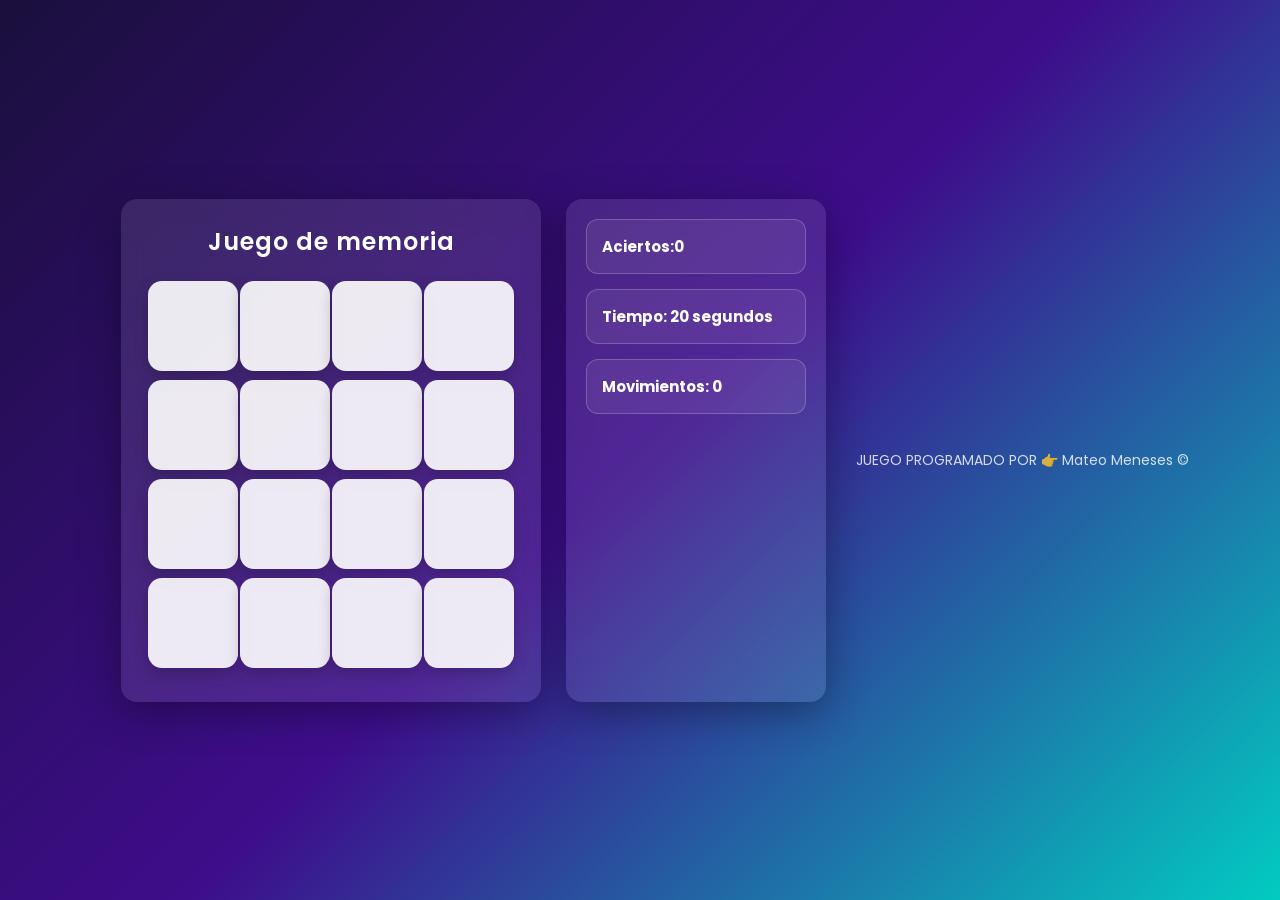
==== index.html @ a87f6ddb "Subiendo el primer proyecto: [Nombre del proyecto]" ====
<!DOCTYPE html>
<html lang="en">
<head>
    <meta charset="UTF-8">
    <meta http-equiv="X-UA-Compatible" content="IE=edge">
    <meta name="viewport" content="width=device-width, initial-scale=1.0">
    <title>Juego De Memoria</title>
    <link rel="stylesheet" href="style.css">
</head>
<body>
    <main>
        <section class="section1">
            <h1>Juego de memoria</h1>
            <table>
                <tr>
                    <td><button id="0" onclick="destapar(0)"></button></td>
                    <td><button id="1" onclick="destapar(1)"></button></td>
                    <td><button id="2" onclick="destapar(2)"></button></td>
                    <td><button id="3" onclick="destapar(3)"></button></td>
                </tr>

                <tr>
                    <td><button id="4" onclick="destapar(4)"></button></td>
                    <td><button id="5" onclick="destapar(5)"></button></td>
                    <td><button id="6" onclick="destapar(6)"></button></td>
                    <td><button id="7" onclick="destapar(7)"></button></td>
                </tr>

                <tr>
                    <td><button id="8" onclick="destapar(8)"></button></td>
                    <td><button id="9" onclick="destapar(9)"></button></td>
                    <td><button id="10" onclick="destapar(10)"></button></td>
                    <td><button id="11" onclick="destapar(11)"></button></td>
                </tr>

                <tr>
                    <td><button id="12" onclick="destapar(12)"></button></td>
                    <td><button id="13" onclick="destapar(13)"></button></td>
                    <td><button id="14" onclick="destapar(14)"></button></td>
                    <td><button id="15" onclick="destapar(15)"></button></td>
                </tr>
            </table>
        </section>

        
        <section class="section2">
            <h2 id="aciertos" class="estadisticas">Aciertos:0</h2>
            <h2 id="t-restante" class="estadisticas">Tiempo: 20 segundos</h2>
            <h2 id="movimientos" class="estadisticas">Movimientos: 0</h2>
        </section>
    </main>
    <footer>
        <p>JUEGO PROGRAMADO POR 👉 Mateo Meneses &#169;</p>
    </footer>
    <script src="main.js"></script>
</body>
</html>
---- style.css ----
@import url('https://fonts.googleapis.com/css2?family=Poppins:wght@300;400;500;600&display=swap');

*{
    margin:0;
    padding:0;
    box-sizing:border-box;
    font-family:'Poppins', sans-serif;
}

/* Fondo moderno con degradado */
body{
    min-height:100vh;
    background: linear-gradient(135deg,#1a0f3c,#3e0d8b,#02cbc1);
    display:flex;
    justify-content:center;
    align-items:center;
    color:white;
}

/* Contenedor principal */
main{
    display:flex;
    gap:25px;
    padding:30px;
}

/* Sección principal */
.section1{
    background: rgba(255,255,255,0.1);
    backdrop-filter: blur(15px);
    border-radius:16px;
    padding:25px;
    box-shadow:0 10px 40px rgba(0,0,0,0.35);
}

/* Título */
h1{
    text-align:center;
    margin-bottom:20px;
    font-weight:600;
    letter-spacing:1px;
}

/* Grid para los botones */
.botones{
    display:grid;
    grid-template-columns:repeat(3,1fr);
    gap:12px;
}

/* Botones */
button{
    width:90px;
    height:90px;
    font-size:32px;
    font-weight:600;
    border:none;
    border-radius:14px;
    background: rgba(255,255,255,0.9);
    color:#222;
    transition: all 0.25s ease;
    box-shadow:0 6px 15px rgba(0,0,0,0.2);
}

/* Hover de botones */
button:hover{
    transform: translateY(-5px) scale(1.05);
    background:#02cbc1;
    color:white;
    cursor:pointer;
    box-shadow:0 10px 25px rgba(0,0,0,0.4);
}

/* Click */
button:active{
    transform: scale(0.95);
}

/* Panel de estadísticas */
.section2{
    width:260px;
    background: rgba(255,255,255,0.1);
    backdrop-filter: blur(15px);
    border-radius:16px;
    padding:20px;
    box-shadow:0 10px 40px rgba(0,0,0,0.35);
    display:flex;
    flex-direction:column;
    gap:15px;
}

/* Tarjetas de estadísticas */
.estadisticas{
    border-radius:12px;
    padding:15px;
    background: rgba(255,255,255,0.08);
    border:1px solid rgba(255,255,255,0.2);
    display:flex;
    justify-content:space-between;
    align-items:center;
    font-size:15px;
    transition:0.3s;
}

/* Hover estadisticas */
.estadisticas:hover{
    background: rgba(255,255,255,0.15);
    transform: scale(1.02);
}

/* Footer */
footer{
    text-align:center;
    margin-top:20px;
    font-size:14px;
    opacity:0.8;
}

/* Links */
a{
    color:#02cbc1;
    text-decoration:none;
    font-weight:500;
}

a:hover{
    text-decoration:underline;
}
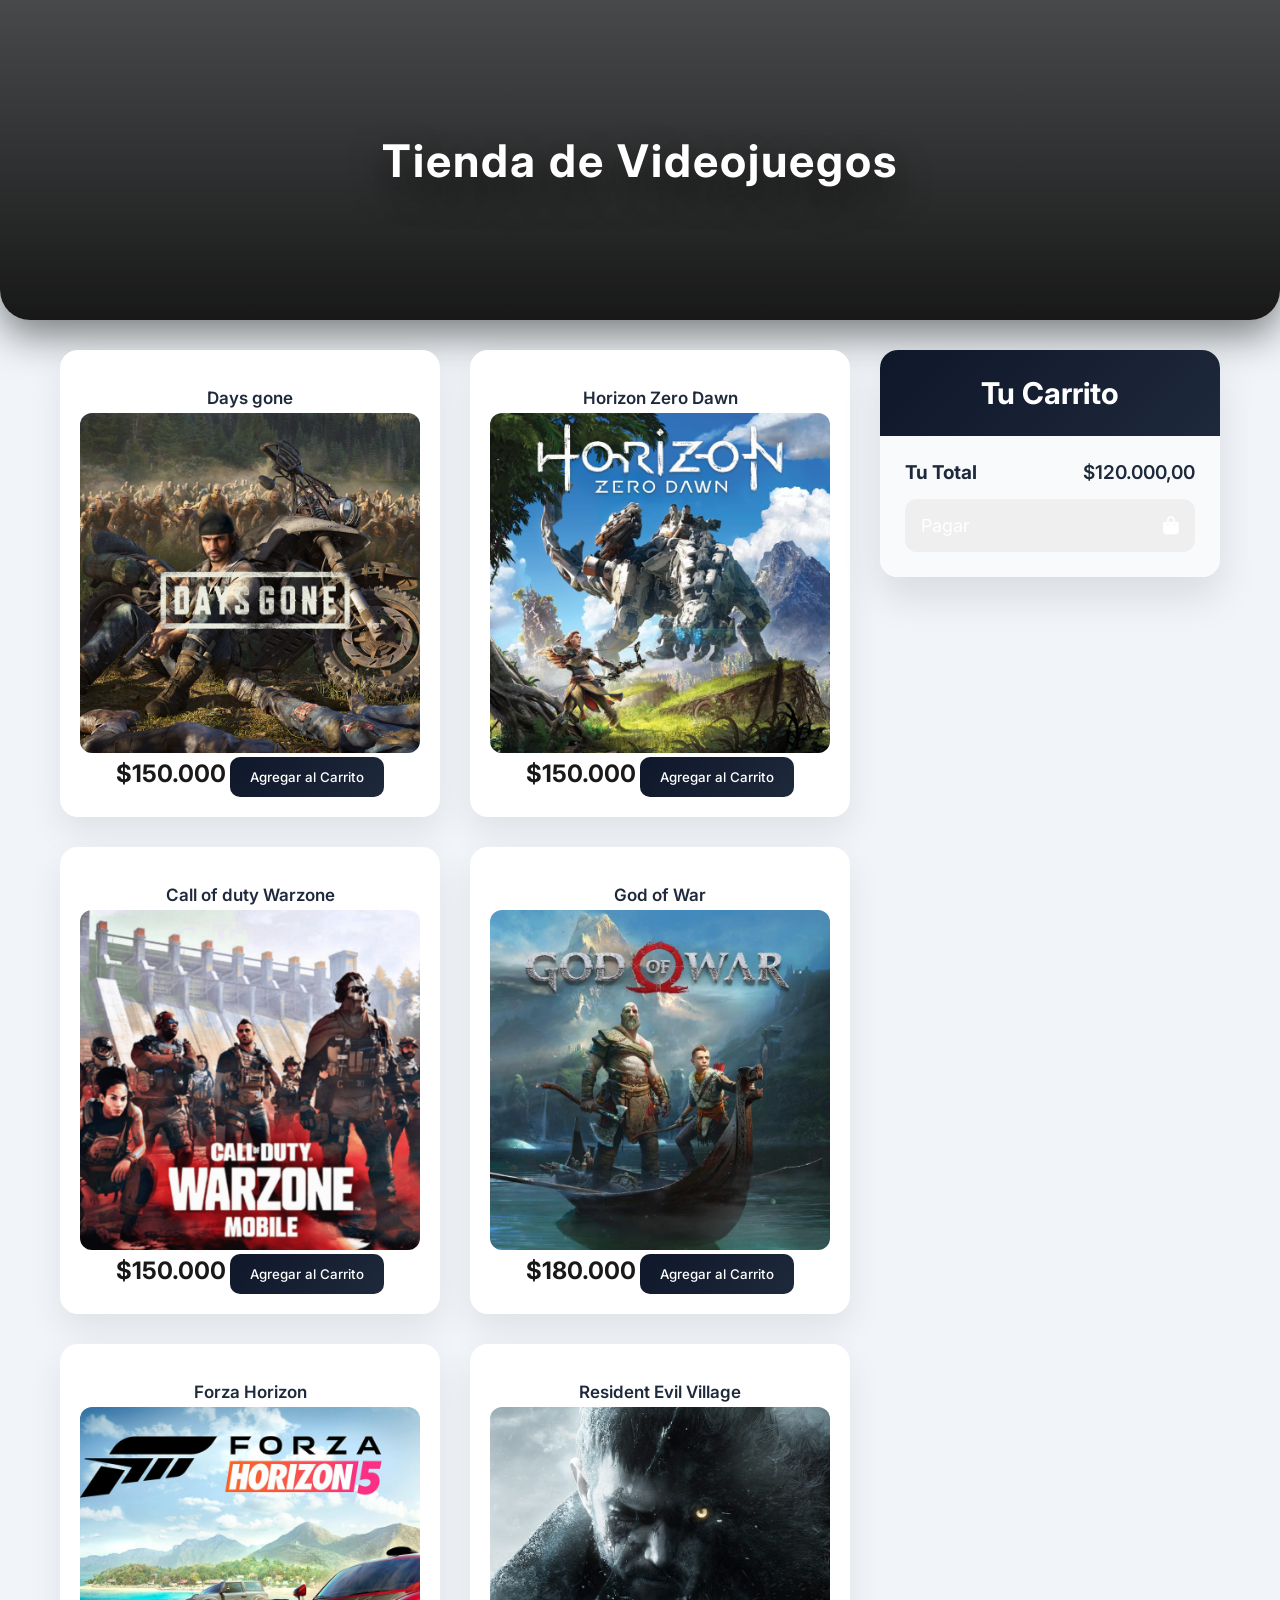
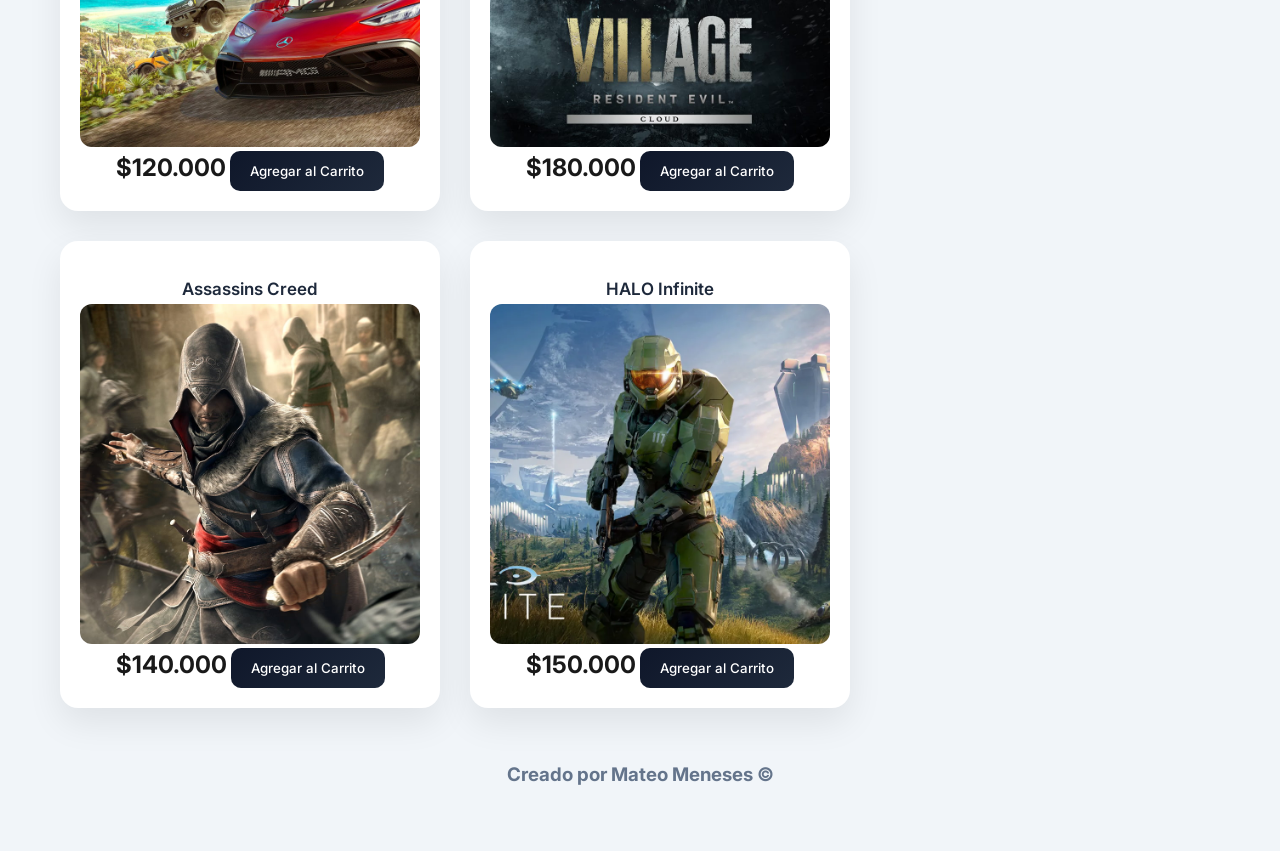
==== commit 1d56ef26: "Agregando el primer proyecto de hoy: [Nombre]" ====
--- a/index.html
+++ b/index.html
@@ -1,57 +1,95 @@
 <!DOCTYPE html>
-<html lang="en">
+<html lang="es">
 <head>
     <meta charset="UTF-8">
     <meta http-equiv="X-UA-Compatible" content="IE=edge">
     <meta name="viewport" content="width=device-width, initial-scale=1.0">
-    <title>Juego De Memoria</title>
-    <link rel="stylesheet" href="style.css">
+    <link rel="stylesheet" href="https://cdnjs.cloudflare.com/ajax/libs/font-awesome/6.2.1/css/all.min.css" integrity="sha512-MV7K8+y+gLIBoVD59lQIYicR65iaqukzvf/nwasF0nqhPay5w/9lJmVM2hMDcnK1OnMGCdVK+iQrJ7lzPJQd1w==" crossorigin="anonymous" referrerpolicy="no-referrer" />
+    <link rel="stylesheet" href="estilo.css">
+    <script src="app.js" async></script>
+    <title>Tienda de Videojuegos | </title>
 </head>
 <body>
-    <main>
-        <section class="section1">
-            <h1>Juego de memoria</h1>
-            <table>
-                <tr>
-                    <td><button id="0" onclick="destapar(0)"></button></td>
-                    <td><button id="1" onclick="destapar(1)"></button></td>
-                    <td><button id="2" onclick="destapar(2)"></button></td>
-                    <td><button id="3" onclick="destapar(3)"></button></td>
-                </tr>
+    <header>
+        <h1>Tienda de Videojuegos</h1>
+    </header>
+    <section class="contenedor">
+        <!-- Contenedor de elementos -->
+        <div class="contenedor-items">
+            <div class="item">
+                <span class="titulo-item">Days gone</span>
+                <img src="img/juego1.png" alt="" class="img-item">
+                <span class="precio-item">$150.000</span>
+                <button class="boton-item">Agregar al Carrito</button>
+            </div>
+            <div class="item">
+                <span class="titulo-item">Horizon Zero Dawn</span>
+                <img src="img/juego2.jpg" alt="" class="img-item">
+                <span class="precio-item">$150.000</span>
+                <button class="boton-item">Agregar al Carrito</button>
+            </div>
+            <div class="item">
+                <span class="titulo-item">Call of duty Warzone</span>
+                <img src="img/juego3.png" alt="" class="img-item">
+                <span class="precio-item">$150.000</span>
+                <button class="boton-item">Agregar al Carrito</button>
+            </div>
+            <div class="item">
+                <span class="titulo-item">God of War</span>
+                <img src="img/juego4.jpg" alt="" class="img-item">
+                <span class="precio-item">$180.000</span>
+                <button class="boton-item">Agregar al Carrito</button>
+            </div>
+            <div class="item">
+                <span class="titulo-item">Forza Horizon</span>
+                <img src="img/juego5.jpg" alt="" class="img-item">
+                <span class="precio-item">$120.000</span>
+                <button class="boton-item">Agregar al Carrito</button>
+            </div>
+            <div class="item">
+                <span class="titulo-item">Resident Evil Village</span>
+                <img src="img/juego6.jpg" alt="" class="img-item">
+                <span class="precio-item">$180.000</span>
+                <button class="boton-item">Agregar al Carrito</button>
+            </div>
+            
+            <div class="item">
+                <span class="titulo-item">Assassins Creed</span>
+                <img src="img/juego8.jpg" alt="" class="img-item">
+                <span class="precio-item">$140.000</span>
+                <button class="boton-item">Agregar al Carrito</button>
+            </div>
+            <div class="item">
+                <span class="titulo-item">HALO Infinite</span>
+                <img src="img/juego9.webp" alt="" class="img-item">
+                <span class="precio-item">$150.000</span>
+                <button class="boton-item">Agregar al Carrito</button>
+            </div>
+        </div>
+        <!-- Carrito de Compras -->
+        <div class="carrito" id="carrito">
+            <div class="header-carrito">
+                <h2>Tu Carrito</h2>
+            </div>
 
-                <tr>
-                    <td><button id="4" onclick="destapar(4)"></button></td>
-                    <td><button id="5" onclick="destapar(5)"></button></td>
-                    <td><button id="6" onclick="destapar(6)"></button></td>
-                    <td><button id="7" onclick="destapar(7)"></button></td>
-                </tr>
+            <div class="carrito-items">
+                
+            </div>
+            <div class="carrito-total">
+                <div class="fila">
+                    <strong>Tu Total</strong>
+                    <span class="carrito-precio-total">
+                        $120.000,00
+                    </span>
+                </div>
+                <button class="btn-pagar">Pagar <i class="fa-solid fa-bag-shopping"></i> </button>
+            </div>
+        </div>
+    </section>
 
-                <tr>
-                    <td><button id="8" onclick="destapar(8)"></button></td>
-                    <td><button id="9" onclick="destapar(9)"></button></td>
-                    <td><button id="10" onclick="destapar(10)"></button></td>
-                    <td><button id="11" onclick="destapar(11)"></button></td>
-                </tr>
-
-                <tr>
-                    <td><button id="12" onclick="destapar(12)"></button></td>
-                    <td><button id="13" onclick="destapar(13)"></button></td>
-                    <td><button id="14" onclick="destapar(14)"></button></td>
-                    <td><button id="15" onclick="destapar(15)"></button></td>
-                </tr>
-            </table>
-        </section>
-
-        
-        <section class="section2">
-            <h2 id="aciertos" class="estadisticas">Aciertos:0</h2>
-            <h2 id="t-restante" class="estadisticas">Tiempo: 20 segundos</h2>
-            <h2 id="movimientos" class="estadisticas">Movimientos: 0</h2>
-        </section>
-    </main>
     <footer>
-        <p>JUEGO PROGRAMADO POR 👉 Mateo Meneses &#169;</p>
+        <h3>Creado por Mateo Meneses &#169;</h3>
     </footer>
-    <script src="main.js"></script>
+    <br><br>
 </body>
 </html>
--- a/estilo.css
+++ b/estilo.css
@@ -0,0 +1,292 @@
+@import url('https://fonts.googleapis.com/css2?family=Inter:wght@300;400;500;600&display=swap');
+
+*{
+    margin:0;
+    padding:0;
+    box-sizing:border-box;
+    font-family:'Inter', sans-serif;
+}
+
+/* ===== BODY ===== */
+body{
+    background:#f1f5f9;
+    color:#1e293b;
+}
+
+/* ===== HEADER (IMAGEN PRO) ===== */
+header{
+    background: 
+        linear-gradient(rgba(0,0,0,0.7), rgba(0,0,0,0.9)),
+        url("https://images.unsplash.com/photo-1605902711622-cfb43c4437d1?q=80&w=1600&auto=format&fit=crop");
+    background-size: cover;
+    background-position: center;
+    height: 320px;
+    display:flex;
+    align-items:center;
+    justify-content:center;
+    border-bottom-left-radius:30px;
+    border-bottom-right-radius:30px;
+    box-shadow:0 15px 40px rgba(0,0,0,0.5);
+}
+
+header h1{
+    font-size:45px;
+    color:#fff;
+    letter-spacing:2px;
+    text-shadow:0 15px 35px rgba(0,0,0,0.7);
+}
+
+/* ===== CONTENEDOR ===== */
+.contenedor{
+    max-width:1200px;
+    margin:auto;
+    padding:30px 20px;
+    display:flex;
+    gap:30px;
+    align-items:flex-start;
+}
+
+/* ===== PRODUCTOS ===== */
+.contenedor-items{
+    flex:1;
+    display:grid;
+    grid-template-columns: repeat(auto-fit,minmax(250px,1fr));
+    gap:30px;
+}
+
+/* CARD PRODUCTO */
+.item{
+    background:#fff;
+    border-radius:18px;
+    padding:20px;
+    text-align:center;
+    box-shadow:0 15px 35px rgba(0,0,0,0.08);
+    transition: all .35s ease;
+    position:relative;
+    overflow:hidden;
+}
+
+/* brillo suave */
+.item::before{
+    content:"";
+    position:absolute;
+    top:0;
+    left:-100%;
+    width:100%;
+    height:100%;
+    background:linear-gradient(120deg,transparent,rgba(255,255,255,0.4),transparent);
+    transition:.5s;
+}
+
+.item:hover::before{
+    left:100%;
+}
+
+.item:hover{
+    transform: translateY(-10px) scale(1.02);
+    box-shadow:0 25px 50px rgba(0,0,0,0.15);
+}
+
+/* imagen */
+.img-item{
+    width:100%;
+    border-radius:12px;
+    transition:.4s;
+}
+
+.item:hover .img-item{
+    transform: scale(1.08);
+}
+
+/* titulo */
+.titulo-item{
+    display:block;
+    margin:18px 0 5px;
+    font-weight:600;
+    font-size:17px;
+}
+
+/* precio */
+.precio-item{
+    font-size:24px;
+    font-weight:bold;
+    color:rgba(0,0,0,0.9);
+    margin-bottom:10px;
+}
+
+/* boton */
+.boton-item{
+    border:none;
+    background: linear-gradient(135deg,#0f172a,#1e293b);
+    color:#fff;
+    padding:12px 20px;
+    border-radius:10px;
+    cursor:pointer;
+    transition:.3s;
+    font-weight:500;
+}
+
+.boton-item:hover{
+    transform:scale(1.05);
+    background: linear-gradient(135deg,#22c55e,#16a34a);
+    box-shadow:0 10px 20px rgba(34,197,94,0.4);
+}
+
+/* ===== CARRITO ===== */
+.carrito{
+    width:340px;
+    background:#fff;
+    border-radius:18px;
+    box-shadow:0 20px 40px rgba(0,0,0,0.1);
+    overflow:hidden;
+    position:sticky;
+    top:25px;
+}
+
+/* header carrito */
+.header-carrito{
+    background: linear-gradient(135deg,#0f172a,#1e293b);
+    color:#fff;
+    padding:25px;
+    text-align:center;
+    font-size:20px;
+    font-weight:600;
+}
+
+/* item carrito */
+.carrito-item{
+    display:flex;
+    align-items:center;
+    gap:15px;
+    padding:15px;
+    border-bottom:1px solid #eee;
+    position:relative;
+    transition:.3s;
+}
+
+.carrito-item:hover{
+    background:#f9fafb;
+}
+
+/* imagen carrito */
+.carrito-item img{
+    width:65px;
+    border-radius:10px;
+}
+
+/* titulo */
+.carrito-item-titulo{
+    font-weight:500;
+    font-size:14px;
+}
+
+/* cantidad */
+.selector-cantidad{
+    display:flex;
+    align-items:center;
+    gap:6px;
+}
+
+.selector-cantidad i{
+    width:30px;
+    height:30px;
+    border-radius:50%;
+    border:1px solid #ccc;
+    text-align:center;
+    line-height:30px;
+    cursor:pointer;
+    transition:.2s;
+}
+
+.selector-cantidad i:hover{
+    background:#22c55e;
+    color:#fff;
+}
+
+/* input */
+.carrito-item-cantidad{
+    width:35px;
+    text-align:center;
+    border:none;
+    font-size:16px;
+}
+
+/* precio */
+.carrito-item-precio{
+    font-weight:bold;
+    margin-left:auto;
+}
+
+/* eliminar */
+.btn-eliminar{
+    position:absolute;
+    top:10px;
+    right:10px;
+    width:32px;
+    height:32px;
+    border-radius:50%;
+    border:none;
+    background:#ef4444;
+    color:#fff;
+    cursor:pointer;
+    transition:.3s;
+}
+
+.btn-eliminar:hover{
+    transform:scale(1.15);
+    background:#dc2626;
+}
+
+/* ===== TOTAL ===== */
+.carrito-total{
+    background:#f8fafc;
+    padding:25px;
+}
+
+.carrito-total .fila{
+    display:flex;
+    justify-content:space-between;
+    font-size:19px;
+    font-weight:600;
+    margin-bottom:15px;
+}
+
+/* boton pagar */
+.btn-pagar{
+    width:100%;
+    border:none;
+    background: linear-gradient(135deg,#000);
+    color:#fff;
+    border-radius:12px;
+    padding:16px;
+    font-size:18px;
+    cursor:pointer;
+    transition:.3s;
+    display:flex;
+    justify-content:space-between;
+    align-items:center;
+}
+
+.btn-pagar:hover{
+    transform:scale(1.04);
+    box-shadow:0 15px 30px rgba(34,197,94,0.4);
+}
+
+/* ===== RESPONSIVE ===== */
+@media(max-width:850px){
+    .contenedor{
+        flex-direction:column;
+    }
+
+    .carrito{
+        width:100%;
+        position:relative;
+    }
+}
+
+/* ===== FOOTER ===== */
+footer{
+    text-align:center;
+    padding:25px;
+    color:#64748b;
+}
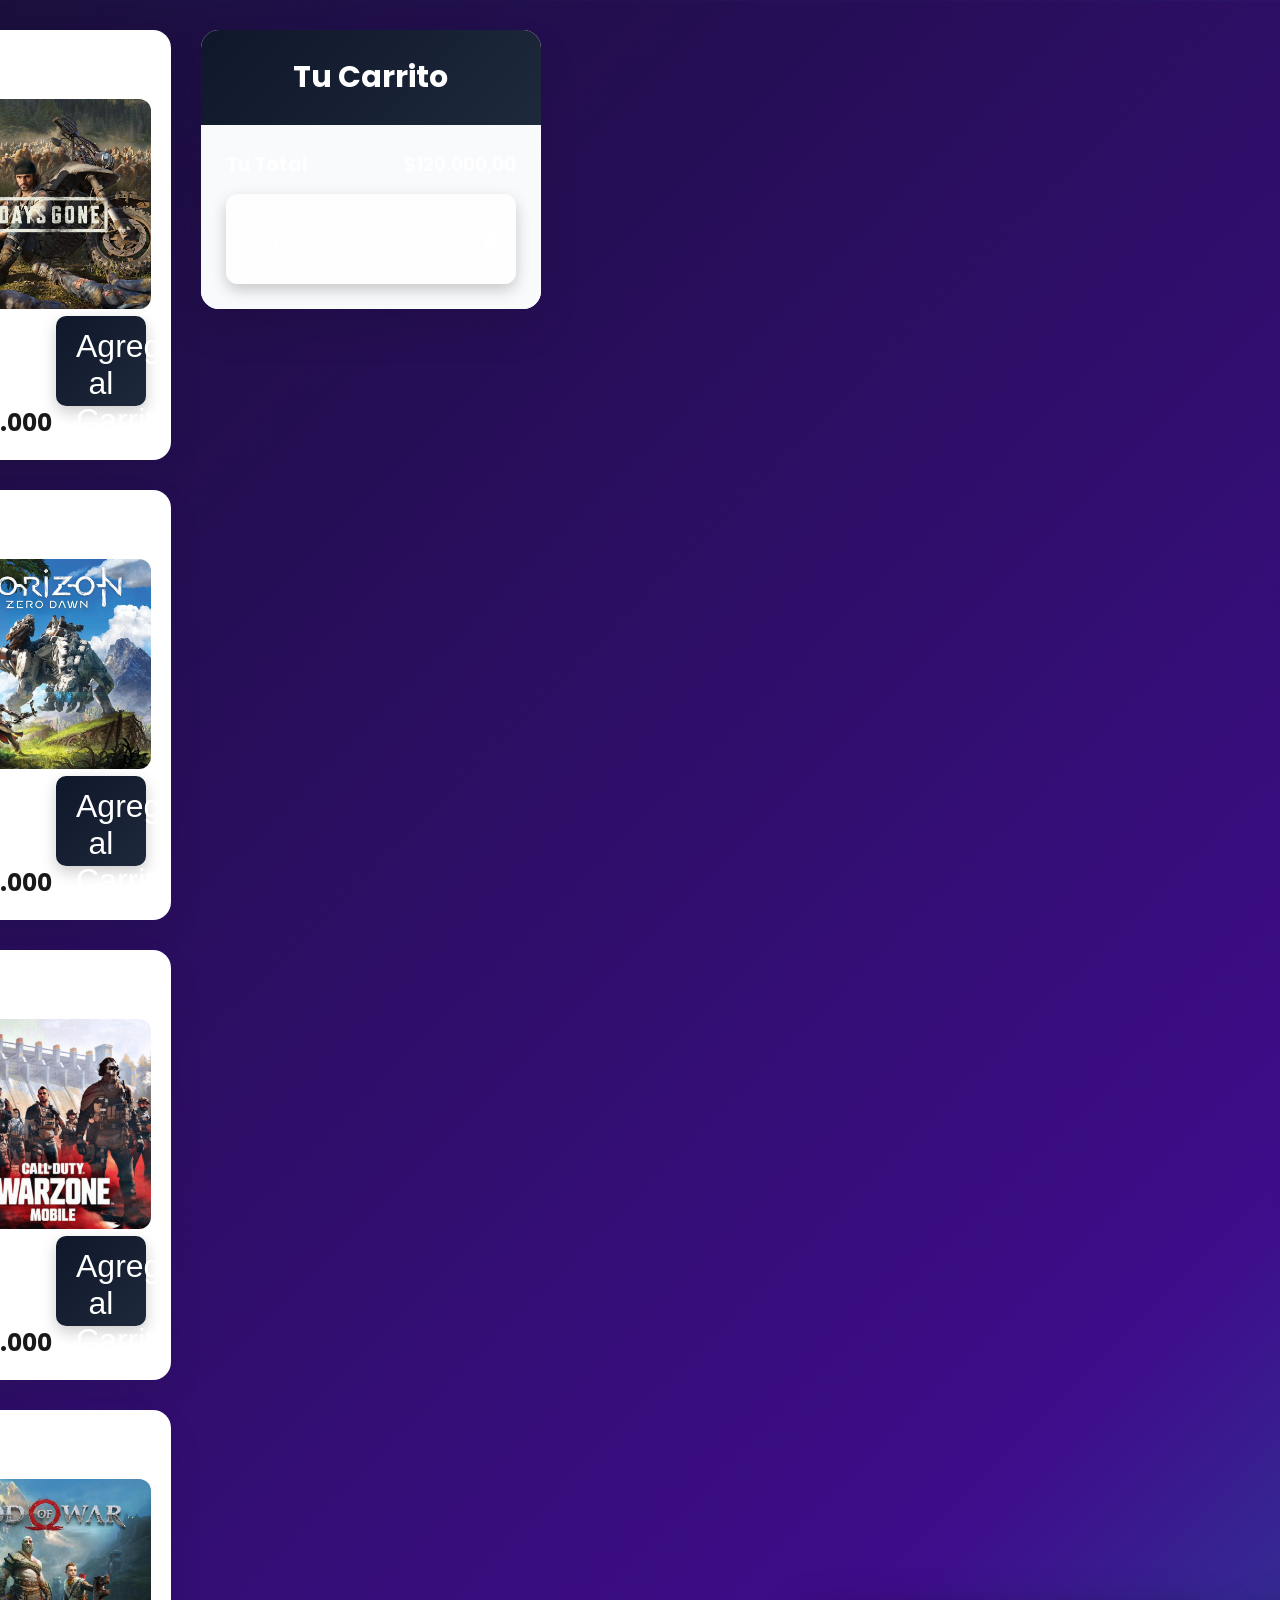
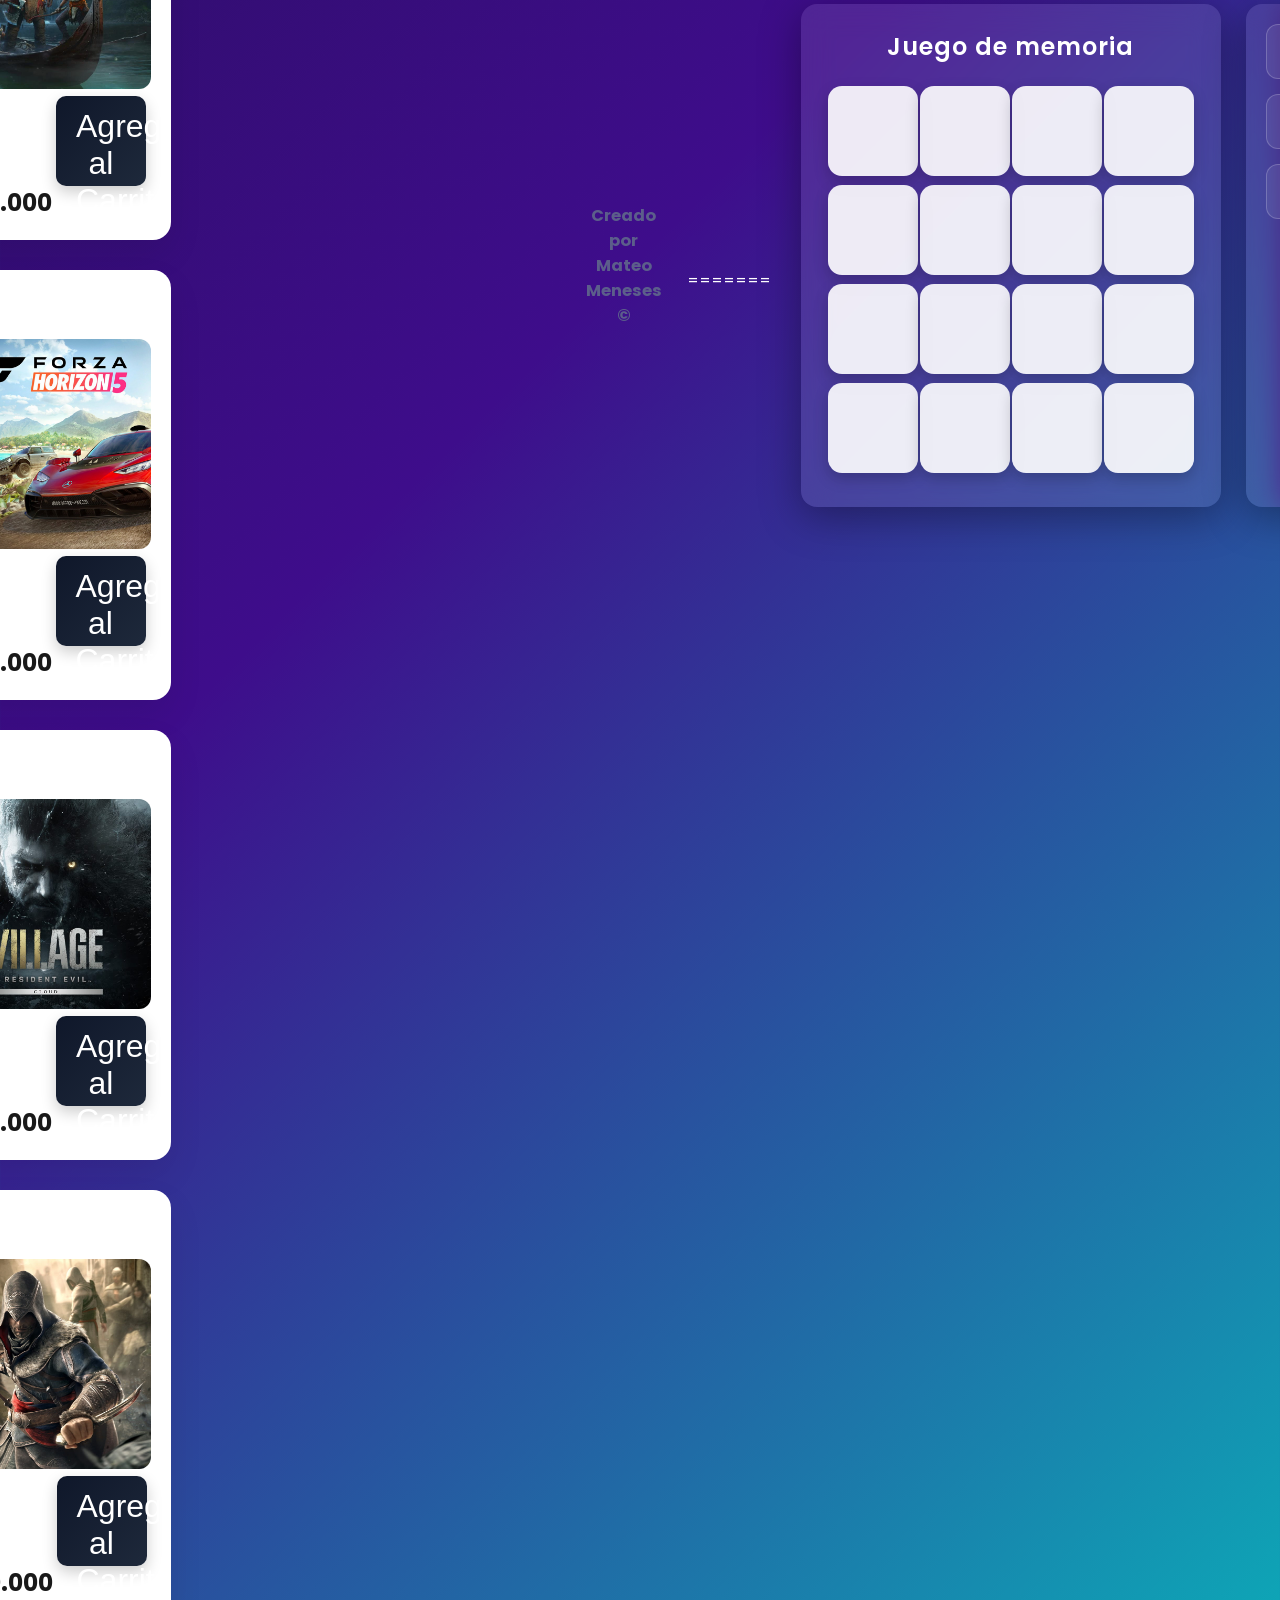
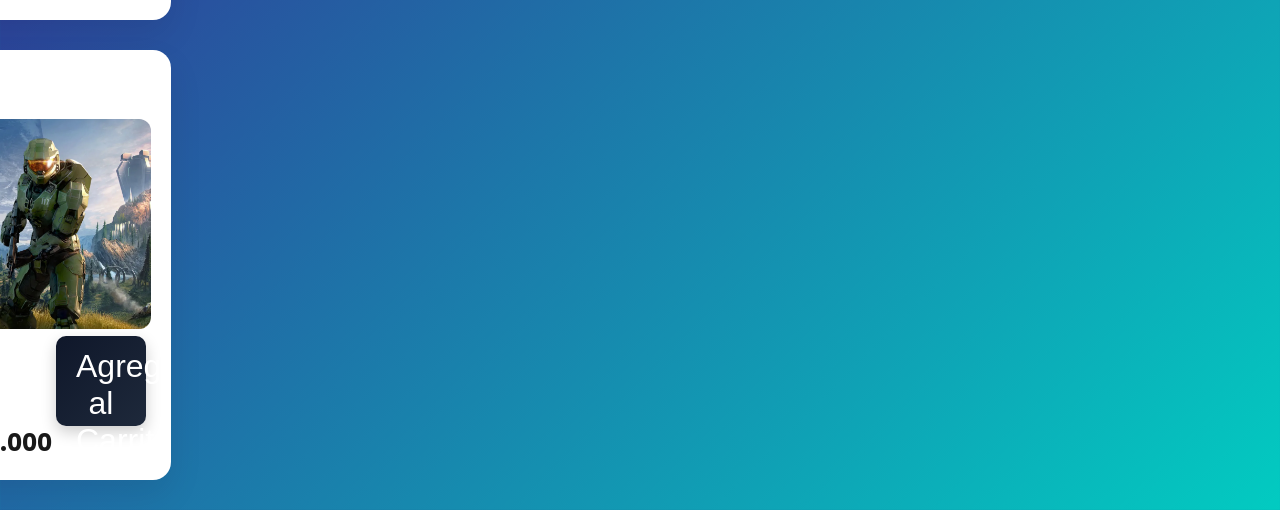
==== commit e55a138a: "Resolviendo conflicto temporal" ====
--- a/index.html
+++ b/index.html
@@ -1,9 +1,14 @@
 <!DOCTYPE html>
+<<<<<<< HEAD
 <html lang="es">
+=======
+<html lang="en">
+>>>>>>> a87f6ddb8e4ca35fb5854b65b81ef01f4d424b8d
 <head>
     <meta charset="UTF-8">
     <meta http-equiv="X-UA-Compatible" content="IE=edge">
     <meta name="viewport" content="width=device-width, initial-scale=1.0">
+<<<<<<< HEAD
     <link rel="stylesheet" href="https://cdnjs.cloudflare.com/ajax/libs/font-awesome/6.2.1/css/all.min.css" integrity="sha512-MV7K8+y+gLIBoVD59lQIYicR65iaqukzvf/nwasF0nqhPay5w/9lJmVM2hMDcnK1OnMGCdVK+iQrJ7lzPJQd1w==" crossorigin="anonymous" referrerpolicy="no-referrer" />
     <link rel="stylesheet" href="estilo.css">
     <script src="app.js" async></script>
@@ -91,5 +96,56 @@
         <h3>Creado por Mateo Meneses &#169;</h3>
     </footer>
     <br><br>
+=======
+    <title>Juego De Memoria</title>
+    <link rel="stylesheet" href="style.css">
+</head>
+<body>
+    <main>
+        <section class="section1">
+            <h1>Juego de memoria</h1>
+            <table>
+                <tr>
+                    <td><button id="0" onclick="destapar(0)"></button></td>
+                    <td><button id="1" onclick="destapar(1)"></button></td>
+                    <td><button id="2" onclick="destapar(2)"></button></td>
+                    <td><button id="3" onclick="destapar(3)"></button></td>
+                </tr>
+
+                <tr>
+                    <td><button id="4" onclick="destapar(4)"></button></td>
+                    <td><button id="5" onclick="destapar(5)"></button></td>
+                    <td><button id="6" onclick="destapar(6)"></button></td>
+                    <td><button id="7" onclick="destapar(7)"></button></td>
+                </tr>
+
+                <tr>
+                    <td><button id="8" onclick="destapar(8)"></button></td>
+                    <td><button id="9" onclick="destapar(9)"></button></td>
+                    <td><button id="10" onclick="destapar(10)"></button></td>
+                    <td><button id="11" onclick="destapar(11)"></button></td>
+                </tr>
+
+                <tr>
+                    <td><button id="12" onclick="destapar(12)"></button></td>
+                    <td><button id="13" onclick="destapar(13)"></button></td>
+                    <td><button id="14" onclick="destapar(14)"></button></td>
+                    <td><button id="15" onclick="destapar(15)"></button></td>
+                </tr>
+            </table>
+        </section>
+
+        
+        <section class="section2">
+            <h2 id="aciertos" class="estadisticas">Aciertos:0</h2>
+            <h2 id="t-restante" class="estadisticas">Tiempo: 20 segundos</h2>
+            <h2 id="movimientos" class="estadisticas">Movimientos: 0</h2>
+        </section>
+    </main>
+    <footer>
+        <p>JUEGO PROGRAMADO POR 👉 Mateo Meneses &#169;</p>
+    </footer>
+    <script src="main.js"></script>
+>>>>>>> a87f6ddb8e4ca35fb5854b65b81ef01f4d424b8d
 </body>
 </html>
--- a/style.css
+++ b/style.css
@@ -0,0 +1,128 @@
+@import url('https://fonts.googleapis.com/css2?family=Poppins:wght@300;400;500;600&display=swap');
+
+*{
+    margin:0;
+    padding:0;
+    box-sizing:border-box;
+    font-family:'Poppins', sans-serif;
+}
+
+/* Fondo moderno con degradado */
+body{
+    min-height:100vh;
+    background: linear-gradient(135deg,#1a0f3c,#3e0d8b,#02cbc1);
+    display:flex;
+    justify-content:center;
+    align-items:center;
+    color:white;
+}
+
+/* Contenedor principal */
+main{
+    display:flex;
+    gap:25px;
+    padding:30px;
+}
+
+/* Sección principal */
+.section1{
+    background: rgba(255,255,255,0.1);
+    backdrop-filter: blur(15px);
+    border-radius:16px;
+    padding:25px;
+    box-shadow:0 10px 40px rgba(0,0,0,0.35);
+}
+
+/* Título */
+h1{
+    text-align:center;
+    margin-bottom:20px;
+    font-weight:600;
+    letter-spacing:1px;
+}
+
+/* Grid para los botones */
+.botones{
+    display:grid;
+    grid-template-columns:repeat(3,1fr);
+    gap:12px;
+}
+
+/* Botones */
+button{
+    width:90px;
+    height:90px;
+    font-size:32px;
+    font-weight:600;
+    border:none;
+    border-radius:14px;
+    background: rgba(255,255,255,0.9);
+    color:#222;
+    transition: all 0.25s ease;
+    box-shadow:0 6px 15px rgba(0,0,0,0.2);
+}
+
+/* Hover de botones */
+button:hover{
+    transform: translateY(-5px) scale(1.05);
+    background:#02cbc1;
+    color:white;
+    cursor:pointer;
+    box-shadow:0 10px 25px rgba(0,0,0,0.4);
+}
+
+/* Click */
+button:active{
+    transform: scale(0.95);
+}
+
+/* Panel de estadísticas */
+.section2{
+    width:260px;
+    background: rgba(255,255,255,0.1);
+    backdrop-filter: blur(15px);
+    border-radius:16px;
+    padding:20px;
+    box-shadow:0 10px 40px rgba(0,0,0,0.35);
+    display:flex;
+    flex-direction:column;
+    gap:15px;
+}
+
+/* Tarjetas de estadísticas */
+.estadisticas{
+    border-radius:12px;
+    padding:15px;
+    background: rgba(255,255,255,0.08);
+    border:1px solid rgba(255,255,255,0.2);
+    display:flex;
+    justify-content:space-between;
+    align-items:center;
+    font-size:15px;
+    transition:0.3s;
+}
+
+/* Hover estadisticas */
+.estadisticas:hover{
+    background: rgba(255,255,255,0.15);
+    transform: scale(1.02);
+}
+
+/* Footer */
+footer{
+    text-align:center;
+    margin-top:20px;
+    font-size:14px;
+    opacity:0.8;
+}
+
+/* Links */
+a{
+    color:#02cbc1;
+    text-decoration:none;
+    font-weight:500;
+}
+
+a:hover{
+    text-decoration:underline;
+}
